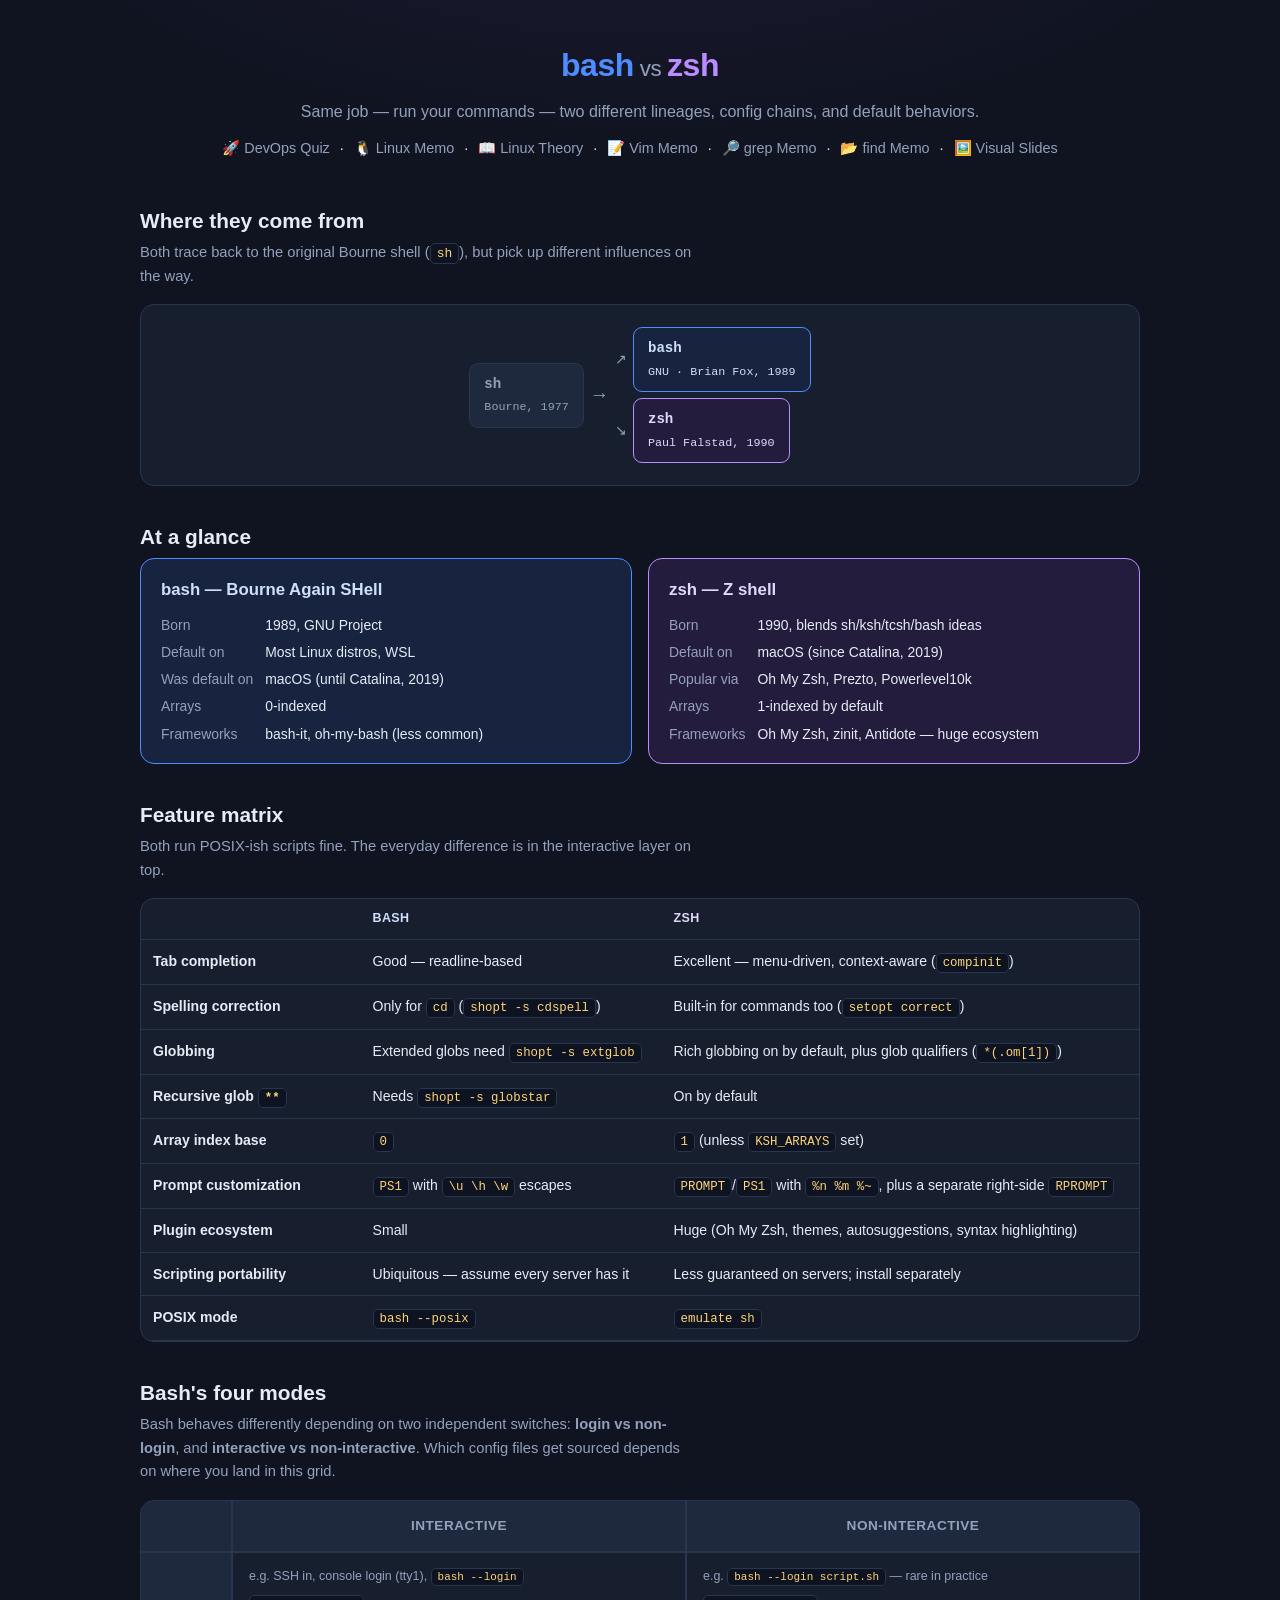
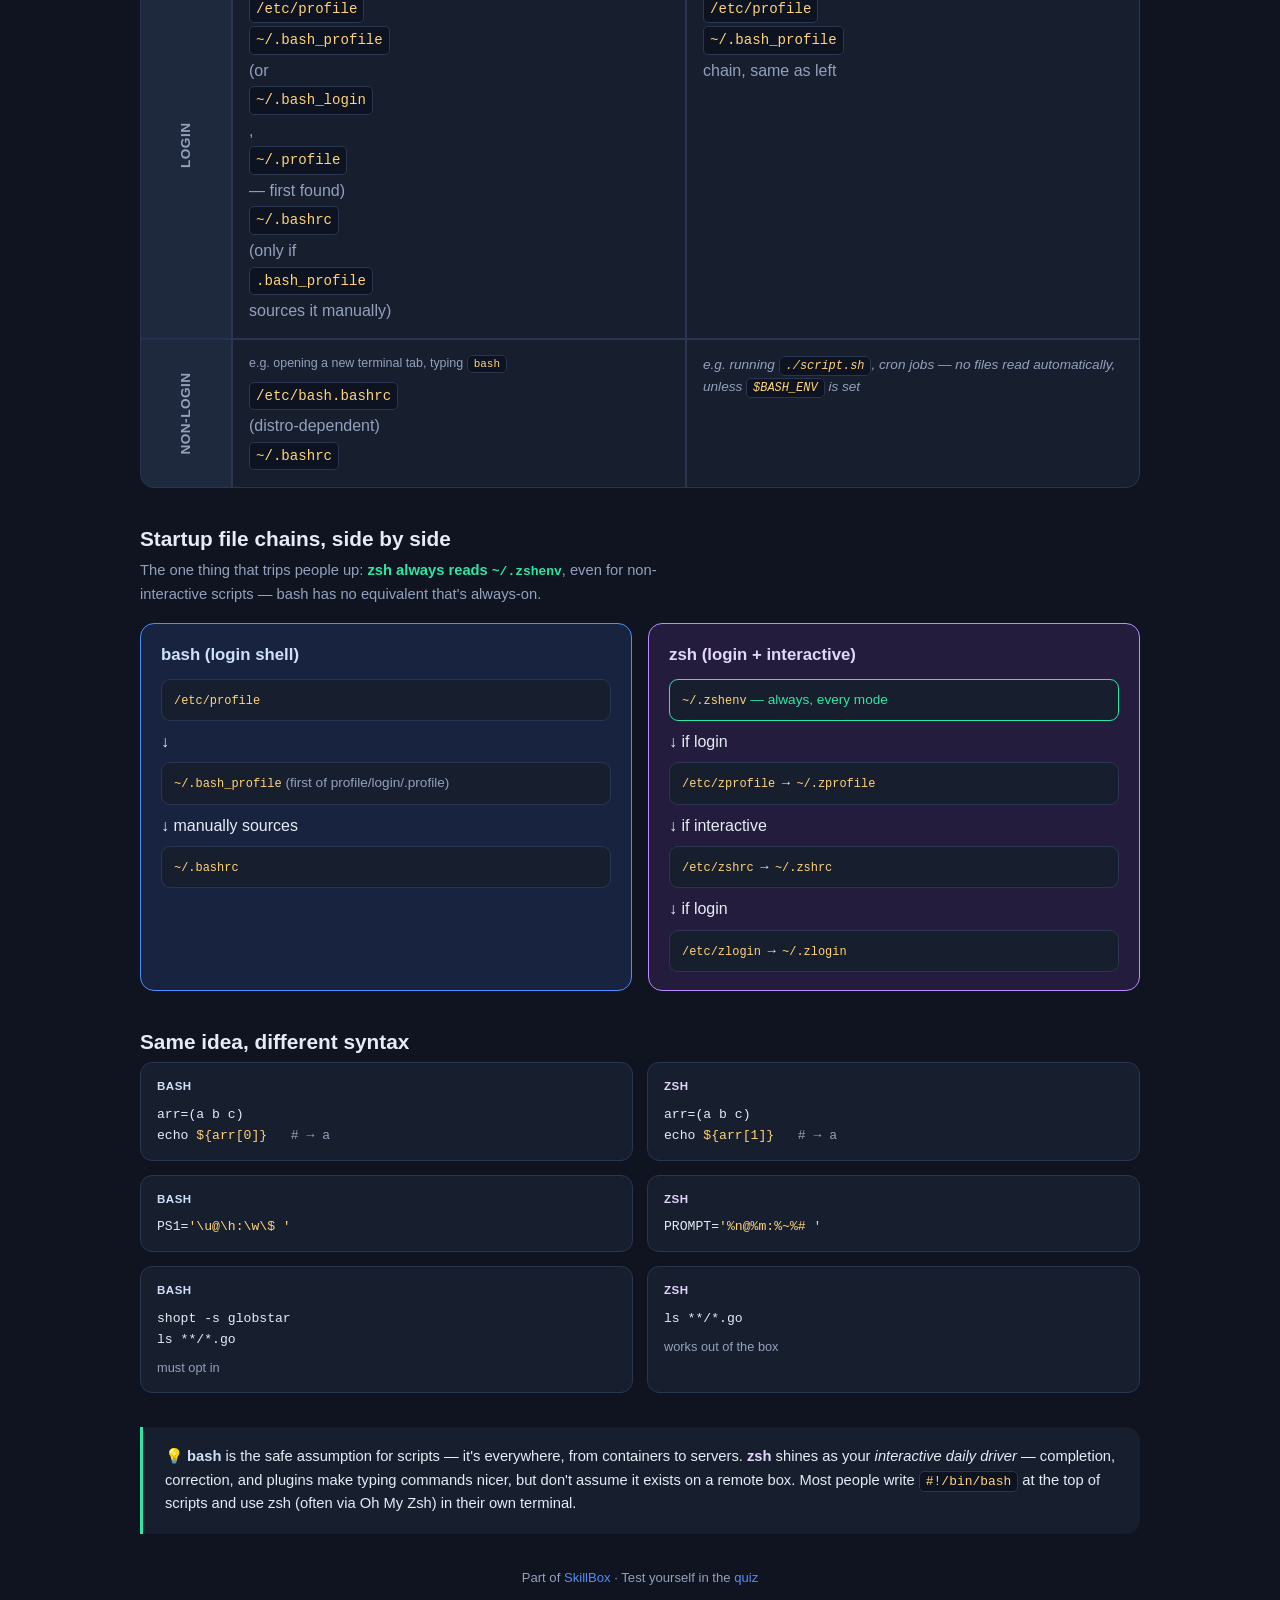
==== docs/bash-vs-zsh.html @ 47ebb157 "Add Bash vs Zsh schematic memo page Compares lineage, feature matrix, bash's login/interactive modes" ====
<!doctype html>
<html lang="en">
<head>
  <meta charset="utf-8" />
  <meta name="viewport" content="width=device-width, initial-scale=1" />
  <title>Bash vs Zsh · SkillBox</title>
  <style>
    :root {
      --bg: #0f1420; --panel: #171e2e; --panel-2: #1f293d;
      --text: #e6ecf5; --muted: #93a1bd; --border: #2a3550; --radius: 14px;
      --code: #ffd479;
      --bash: #4f8cff; --bash-soft: #17233f; --bash-text: #cfe0fb;
      --zsh: #b98cff; --zsh-soft: #241c3d; --zsh-text: #e3d6fb;
      --ok: #2ee6a6; --warn: #ff9d5c;
    }
    * { box-sizing: border-box; }
    body {
      margin: 0;
      font-family: -apple-system, BlinkMacSystemFont, "Segoe UI", Roboto, Helvetica, Arial, sans-serif;
      background: radial-gradient(1200px 600px at 50% -200px, #201a35 0%, var(--bg) 60%);
      color: var(--text); line-height: 1.6; min-height: 100vh;
    }
    a { color: var(--bash); }
    code {
      font-family: "SF Mono", "Fira Code", Menlo, Consolas, monospace;
      color: var(--code); background: #0d1320; padding: 2px 6px;
      border-radius: 5px; border: 1px solid var(--border); font-size: .88em;
    }
    .wrap { max-width: 1040px; margin: 0 auto; padding: 0 20px; }

    .site-header { padding: 40px 0 10px; text-align: center; }
    .site-header h1 { margin: 0; font-size: 2rem; letter-spacing: -0.5px; }
    .site-header h1 .b { color: var(--bash); }
    .site-header h1 .z { color: var(--zsh); }
    .site-header h1 .vs { color: var(--muted); font-size: .7em; margin: 0 6px; font-weight: 400; }
    .tagline { color: var(--muted); margin: 8px 0 0; }
    .nav { margin-top: 12px; font-size: .9rem; }
    .nav a { text-decoration: none; margin: 0 6px; color: var(--muted); }
    .nav a:hover { text-decoration: underline; color: var(--text); }

    main { padding-bottom: 40px; }
    section.block { margin: 34px 0; }
    .block h2 { font-size: 1.3rem; margin: 0 0 4px; }
    .block .lede { color: var(--muted); font-size: .92rem; margin: 0 0 16px; max-width: 68ch; }

    /* Lineage flow */
    .lineage {
      display: flex; align-items: center; justify-content: center; flex-wrap: wrap;
      gap: 6px; padding: 22px 16px; background: var(--panel); border: 1px solid var(--border);
      border-radius: var(--radius);
    }
    .lnode {
      font-family: "SF Mono", Menlo, monospace; font-weight: 700; font-size: .88rem;
      padding: 9px 14px; border-radius: 9px; border: 1.5px solid var(--border); background: var(--panel-2);
      white-space: nowrap;
    }
    .lnode.root { color: var(--muted); }
    .lnode.bash { color: var(--bash-text); background: var(--bash-soft); border-color: var(--bash); }
    .lnode.zsh { color: var(--zsh-text); background: var(--zsh-soft); border-color: var(--zsh); }
    .larrow { color: var(--muted); font-size: 1.2rem; }
    .lfork { display: flex; flex-direction: column; gap: 6px; }
    @media (max-width: 640px) { .lineage { flex-direction: column; } .larrow { transform: rotate(90deg); } }

    /* Spec cards */
    .cols { display: grid; grid-template-columns: 1fr 1fr; gap: 16px; }
    @media (max-width: 640px) { .cols { grid-template-columns: 1fr; } }
    .shellcard { border-radius: var(--radius); padding: 18px 20px; border: 1.5px solid; }
    .shellcard.bash { background: var(--bash-soft); border-color: var(--bash); }
    .shellcard.zsh { background: var(--zsh-soft); border-color: var(--zsh); }
    .shellcard h3 { margin: 0 0 10px; font-size: 1.05rem; }
    .shellcard.bash h3 { color: var(--bash-text); }
    .shellcard.zsh h3 { color: var(--zsh-text); }
    .shellcard dl { margin: 0; display: grid; grid-template-columns: auto 1fr; gap: 5px 12px; font-size: .87rem; }
    .shellcard dt { color: var(--muted); }
    .shellcard dd { margin: 0; }

    /* Feature matrix */
    table.matrix { width: 100%; border-collapse: collapse; font-size: .88rem; }
    table.matrix th, table.matrix td { padding: 10px 12px; border-bottom: 1px solid var(--border); text-align: left; vertical-align: top; }
    table.matrix thead th { color: var(--muted); font-weight: 600; font-size: .78rem; text-transform: uppercase; letter-spacing: .4px; }
    table.matrix thead th.bash { color: var(--bash-text); }
    table.matrix thead th.zsh { color: var(--zsh-text); }
    table.matrix td.feat { color: var(--text); font-weight: 600; width: 22%; }
    .tblwrap { overflow-x: auto; border: 1px solid var(--border); border-radius: var(--radius); background: var(--panel); }
    .tblwrap table { margin: 0; }
    .tblwrap th, .tblwrap td { padding: 12px 16px; }

    /* Modes 2x2 grid */
    .modes {
      display: grid; grid-template-columns: 90px 1fr 1fr; gap: 2px;
      background: var(--border); border: 1px solid var(--border); border-radius: var(--radius); overflow: hidden;
    }
    .modes > div { background: var(--panel); padding: 14px 16px; }
    .modes .corner { background: var(--panel-2); }
    .modes .axis-top { background: var(--panel-2); text-align: center; font-weight: 700; font-size: .85rem; color: var(--muted); text-transform: uppercase; letter-spacing: .5px; display: flex; align-items: center; justify-content: center; }
    .modes .axis-left { background: var(--panel-2); writing-mode: vertical-rl; transform: rotate(180deg); text-align: center; font-weight: 700; font-size: .85rem; color: var(--muted); text-transform: uppercase; letter-spacing: .5px; display: flex; align-items: center; justify-content: center; }
    .modes .cell .eg { color: var(--muted); font-size: .78rem; margin-bottom: 8px; }
    .modes .cell .files code { display: block; margin: 3px 0; width: fit-content; }
    .modes .cell.empty { color: var(--muted); font-style: italic; font-size: .85rem; }
    @media (max-width: 700px) {
      .modes { grid-template-columns: 60px 1fr; }
      .modes .axis-top:nth-of-type(3) { display: none; }
    }

    /* Startup chains */
    .chain { display: flex; flex-direction: column; gap: 8px; }
    .clink { display: flex; align-items: center; gap: 10px; }
    .clink .n { flex: 1; background: var(--panel); border: 1px solid var(--border); border-radius: 9px; padding: 9px 12px; font-size: .85rem; }
    .clink .n code { background: transparent; border: none; padding: 0; }
    .clink .always { border-color: var(--ok); }
    .clink .arrow-down { text-align: center; color: var(--muted); }

    /* Syntax diff */
    .diffgrid { display: grid; grid-template-columns: 1fr 1fr; gap: 14px; }
    @media (max-width: 640px) { .diffgrid { grid-template-columns: 1fr; } }
    .diffcard { background: var(--panel); border: 1px solid var(--border); border-radius: 12px; padding: 14px 16px; }
    .diffcard .who { font-size: .72rem; text-transform: uppercase; letter-spacing: .5px; font-weight: 700; margin-bottom: 8px; }
    .diffcard.bash .who { color: var(--bash-text); }
    .diffcard.zsh .who { color: var(--zsh-text); }
    .diffcard pre { margin: 0; font-family: "SF Mono", Menlo, monospace; font-size: .82rem; white-space: pre-wrap; word-break: break-word; }
    .diffcard pre .c1 { color: var(--code); }
    .diffcard .note { color: var(--muted); font-size: .8rem; margin-top: 8px; }

    .verdict {
      background: var(--panel); border-left: 3px solid var(--ok); border-radius: 0 var(--radius) var(--radius) 0;
      padding: 18px 22px; font-size: .92rem;
    }
    .verdict b.b { color: var(--bash-text); }
    .verdict b.z { color: var(--zsh-text); }

    .site-footer { text-align: center; padding: 20px 0 40px; color: var(--muted); font-size: .82rem; }
    .site-footer a { text-decoration: none; }
  </style>
</head>
<body>
  <header class="site-header">
    <div class="wrap">
      <h1><span class="b">bash</span><span class="vs">vs</span><span class="z">zsh</span></h1>
      <p class="tagline">Same job — run your commands — two different lineages, config chains, and default behaviors.</p>
      <nav class="nav">
        <a href="./">🚀 DevOps Quiz</a> ·
        <a href="linux.html">🐧 Linux Memo</a> ·
        <a href="linux-theory.html">📖 Linux Theory</a> ·
        <a href="vim.html">📝 Vim Memo</a> ·
        <a href="grep.html">🔎 grep Memo</a> ·
        <a href="find.html">📂 find Memo</a> ·
        <a href="slides.html">🖼️ Visual Slides</a>
      </nav>
    </div>
  </header>

  <main class="wrap">

    <section class="block">
      <h2>Where they come from</h2>
      <p class="lede">Both trace back to the original Bourne shell (<code>sh</code>), but pick up different influences on the way.</p>
      <div class="lineage">
        <div class="lnode root">sh<br><small style="color:var(--muted);font-weight:400">Bourne, 1977</small></div>
        <div class="larrow">→</div>
        <div class="lfork">
          <div style="display:flex;align-items:center;gap:6px">
            <span class="larrow" style="font-size:.9rem">↗</span>
            <div class="lnode bash">bash<br><small style="font-weight:400">GNU · Brian Fox, 1989</small></div>
          </div>
          <div style="display:flex;align-items:center;gap:6px">
            <span class="larrow" style="font-size:.9rem">↘</span>
            <div class="lnode zsh">zsh<br><small style="font-weight:400">Paul Falstad, 1990</small></div>
          </div>
        </div>
      </div>
    </section>

    <section class="block">
      <h2>At a glance</h2>
      <div class="cols">
        <div class="shellcard bash">
          <h3>bash — Bourne Again SHell</h3>
          <dl>
            <dt>Born</dt><dd>1989, GNU Project</dd>
            <dt>Default on</dt><dd>Most Linux distros, WSL</dd>
            <dt>Was default on</dt><dd>macOS (until Catalina, 2019)</dd>
            <dt>Arrays</dt><dd>0-indexed</dd>
            <dt>Frameworks</dt><dd>bash-it, oh-my-bash (less common)</dd>
          </dl>
        </div>
        <div class="shellcard zsh">
          <h3>zsh — Z shell</h3>
          <dl>
            <dt>Born</dt><dd>1990, blends sh/ksh/tcsh/bash ideas</dd>
            <dt>Default on</dt><dd>macOS (since Catalina, 2019)</dd>
            <dt>Popular via</dt><dd>Oh My Zsh, Prezto, Powerlevel10k</dd>
            <dt>Arrays</dt><dd>1-indexed by default</dd>
            <dt>Frameworks</dt><dd>Oh My Zsh, zinit, Antidote — huge ecosystem</dd>
          </dl>
        </div>
      </div>
    </section>

    <section class="block">
      <h2>Feature matrix</h2>
      <p class="lede">Both run POSIX-ish scripts fine. The everyday difference is in the interactive layer on top.</p>
      <div class="tblwrap">
        <table class="matrix">
          <thead><tr><th></th><th class="bash">bash</th><th class="zsh">zsh</th></tr></thead>
          <tbody>
            <tr><td class="feat">Tab completion</td><td>Good — readline-based</td><td>Excellent — menu-driven, context-aware (<code>compinit</code>)</td></tr>
            <tr><td class="feat">Spelling correction</td><td>Only for <code>cd</code> (<code>shopt -s cdspell</code>)</td><td>Built-in for commands too (<code>setopt correct</code>)</td></tr>
            <tr><td class="feat">Globbing</td><td>Extended globs need <code>shopt -s extglob</code></td><td>Rich globbing on by default, plus glob qualifiers (<code>*(.om[1])</code>)</td></tr>
            <tr><td class="feat">Recursive glob <code>**</code></td><td>Needs <code>shopt -s globstar</code></td><td>On by default</td></tr>
            <tr><td class="feat">Array index base</td><td><code>0</code></td><td><code>1</code> (unless <code>KSH_ARRAYS</code> set)</td></tr>
            <tr><td class="feat">Prompt customization</td><td><code>PS1</code> with <code>\u \h \w</code> escapes</td><td><code>PROMPT</code>/<code>PS1</code> with <code>%n %m %~</code>, plus a separate right-side <code>RPROMPT</code></td></tr>
            <tr><td class="feat">Plugin ecosystem</td><td>Small</td><td>Huge (Oh My Zsh, themes, autosuggestions, syntax highlighting)</td></tr>
            <tr><td class="feat">Scripting portability</td><td>Ubiquitous — assume every server has it</td><td>Less guaranteed on servers; install separately</td></tr>
            <tr><td class="feat">POSIX mode</td><td><code>bash --posix</code></td><td><code>emulate sh</code></td></tr>
          </tbody>
        </table>
      </div>
    </section>

    <section class="block">
      <h2>Bash's four modes</h2>
      <p class="lede">Bash behaves differently depending on two independent switches: <b>login vs non-login</b>, and <b>interactive vs non-interactive</b>. Which config files get sourced depends on where you land in this grid.</p>
      <div class="modes">
        <div class="corner"></div>
        <div class="axis-top">Interactive</div>
        <div class="axis-top">Non-interactive</div>

        <div class="axis-left">Login</div>
        <div class="cell">
          <div class="eg">e.g. SSH in, console login (tty1), <code>bash --login</code></div>
          <div class="files">
            <code>/etc/profile</code>
            <code>~/.bash_profile</code> <span style="color:var(--muted)">(or <code>~/.bash_login</code>, <code>~/.profile</code> — first found)</span>
            <code>~/.bashrc</code> <span style="color:var(--muted)">(only if <code>.bash_profile</code> sources it manually)</span>
          </div>
        </div>
        <div class="cell">
          <div class="eg">e.g. <code>bash --login script.sh</code> — rare in practice</div>
          <div class="files">
            <code>/etc/profile</code>
            <code>~/.bash_profile</code> <span style="color:var(--muted)">chain, same as left</span>
          </div>
        </div>

        <div class="axis-left">Non-login</div>
        <div class="cell">
          <div class="eg">e.g. opening a new terminal tab, typing <code>bash</code></div>
          <div class="files">
            <code>/etc/bash.bashrc</code> <span style="color:var(--muted)">(distro-dependent)</span>
            <code>~/.bashrc</code>
          </div>
        </div>
        <div class="cell empty">
          e.g. running <code>./script.sh</code>, cron jobs — no files read automatically, unless <code>$BASH_ENV</code> is set
        </div>
      </div>
    </section>

    <section class="block">
      <h2>Startup file chains, side by side</h2>
      <p class="lede">The one thing that trips people up: <strong style="color:var(--ok)">zsh always reads <code style="color:var(--ok);background:transparent;border:none;padding:0">~/.zshenv</code></strong>, even for non-interactive scripts — bash has no equivalent that's always-on.</p>
      <div class="cols">
        <div class="shellcard bash">
          <h3>bash (login shell)</h3>
          <div class="chain">
            <div class="clink"><div class="n"><code>/etc/profile</code></div></div>
            <div class="arrow-down">↓</div>
            <div class="clink"><div class="n"><code>~/.bash_profile</code> <span style="color:var(--muted)">(first of profile/login/.profile)</span></div></div>
            <div class="arrow-down">↓ manually sources</div>
            <div class="clink"><div class="n"><code>~/.bashrc</code></div></div>
          </div>
        </div>
        <div class="shellcard zsh">
          <h3>zsh (login + interactive)</h3>
          <div class="chain">
            <div class="clink"><div class="n always" style="border:1px solid var(--ok)"><code>~/.zshenv</code> <span style="color:var(--ok)">— always, every mode</span></div></div>
            <div class="arrow-down">↓ if login</div>
            <div class="clink"><div class="n"><code>/etc/zprofile</code> → <code>~/.zprofile</code></div></div>
            <div class="arrow-down">↓ if interactive</div>
            <div class="clink"><div class="n"><code>/etc/zshrc</code> → <code>~/.zshrc</code></div></div>
            <div class="arrow-down">↓ if login</div>
            <div class="clink"><div class="n"><code>/etc/zlogin</code> → <code>~/.zlogin</code></div></div>
          </div>
        </div>
      </div>
    </section>

    <section class="block">
      <h2>Same idea, different syntax</h2>
      <div class="diffgrid">
        <div class="diffcard bash">
          <div class="who">bash</div>
          <pre>arr=(a b c)
echo <span class="c1">${arr[0]}</span>   <span style="color:var(--muted)"># → a</span></pre>
        </div>
        <div class="diffcard zsh">
          <div class="who">zsh</div>
          <pre>arr=(a b c)
echo <span class="c1">${arr[1]}</span>   <span style="color:var(--muted)"># → a</span></pre>
        </div>
        <div class="diffcard bash">
          <div class="who">bash</div>
          <pre>PS1=<span class="c1">'\u@\h:\w\$ '</span></pre>
        </div>
        <div class="diffcard zsh">
          <div class="who">zsh</div>
          <pre>PROMPT=<span class="c1">'%n@%m:%~%# '</span></pre>
        </div>
        <div class="diffcard bash">
          <div class="who">bash</div>
          <pre>shopt -s globstar
ls **/*.go</pre>
          <div class="note">must opt in</div>
        </div>
        <div class="diffcard zsh">
          <div class="who">zsh</div>
          <pre>ls **/*.go</pre>
          <div class="note">works out of the box</div>
        </div>
      </div>
    </section>

    <div class="verdict">
      💡 <b class="b">bash</b> is the safe assumption for scripts — it's everywhere, from containers to servers. <b class="z">zsh</b> shines as your <em>interactive daily driver</em> — completion, correction, and plugins make typing commands nicer, but don't assume it exists on a remote box. Most people write <code>#!/bin/bash</code> at the top of scripts and use zsh (often via Oh My Zsh) in their own terminal.
    </div>

  </main>

  <footer class="site-footer">
    <p>Part of <a href="https://github.com/skybytescode/skillbox">SkillBox</a> · Test yourself in the <a href="./">quiz</a></p>
  </footer>
</body>
</html>
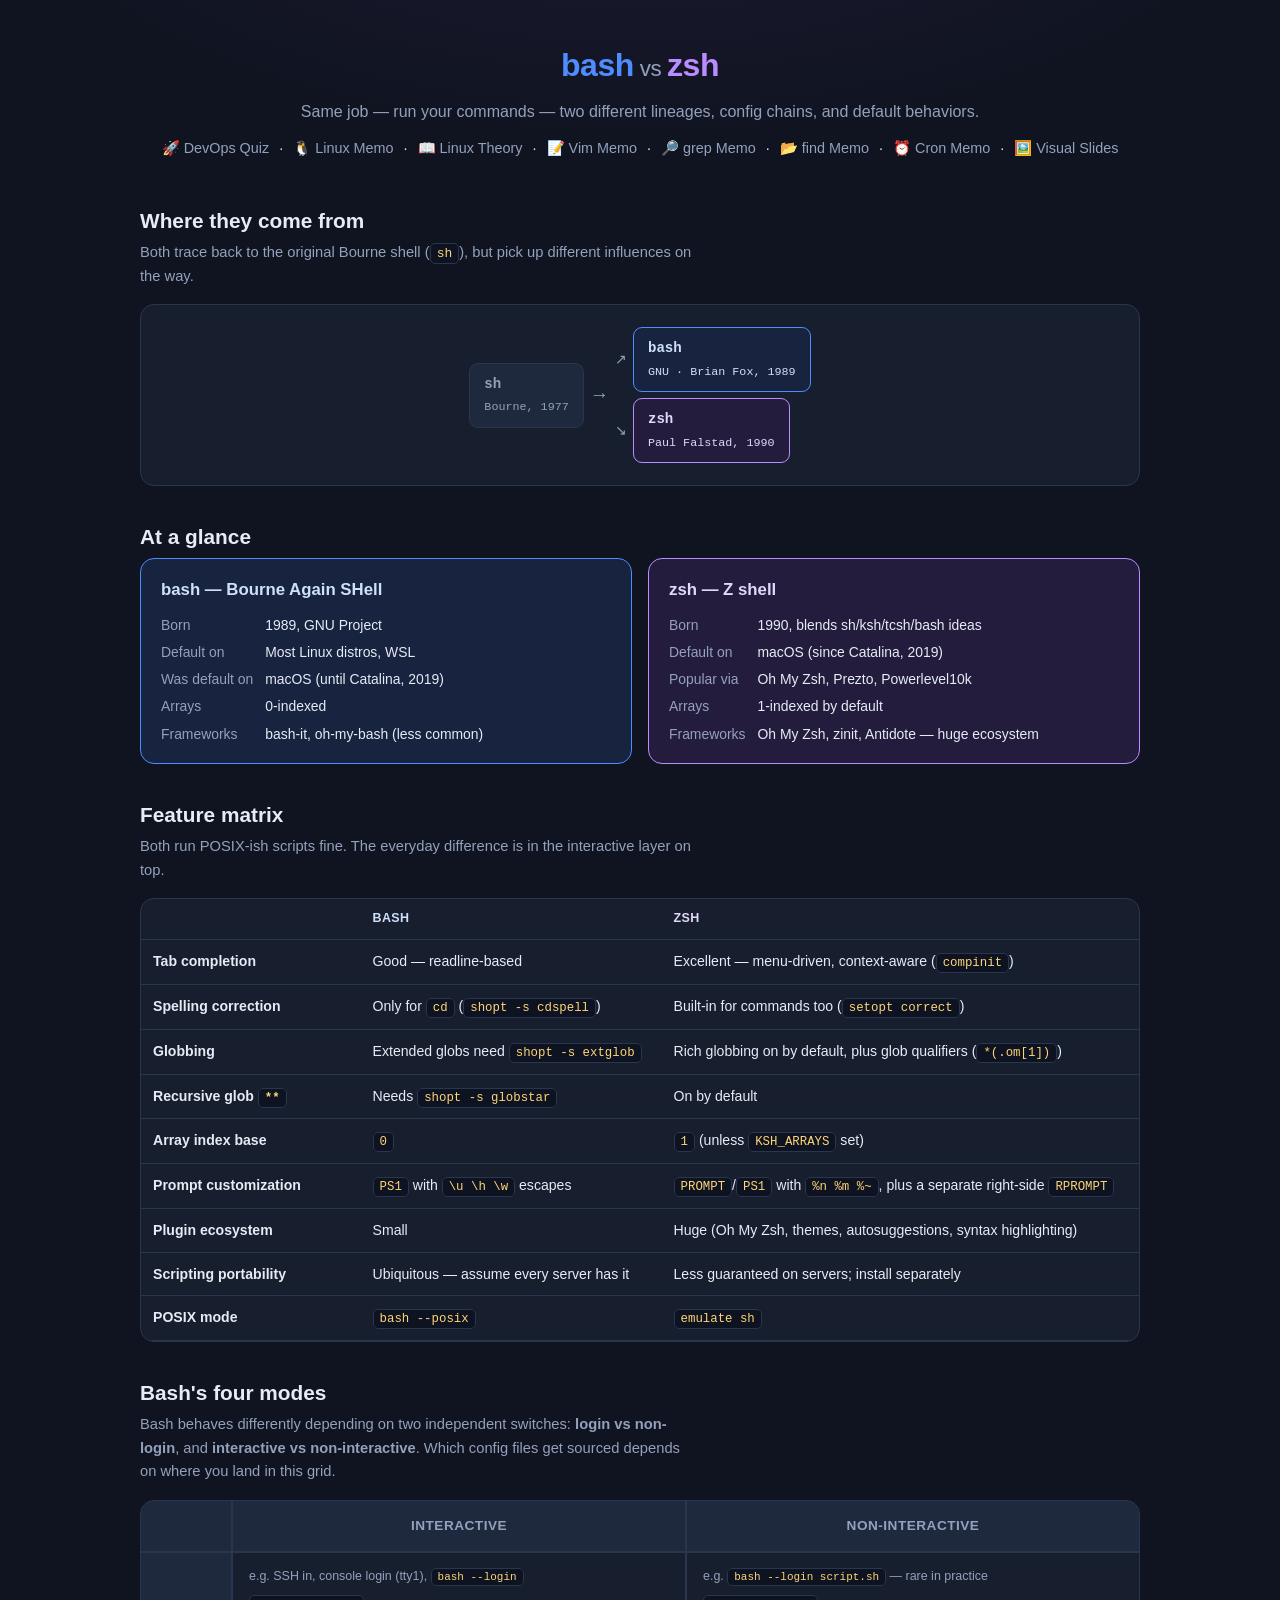
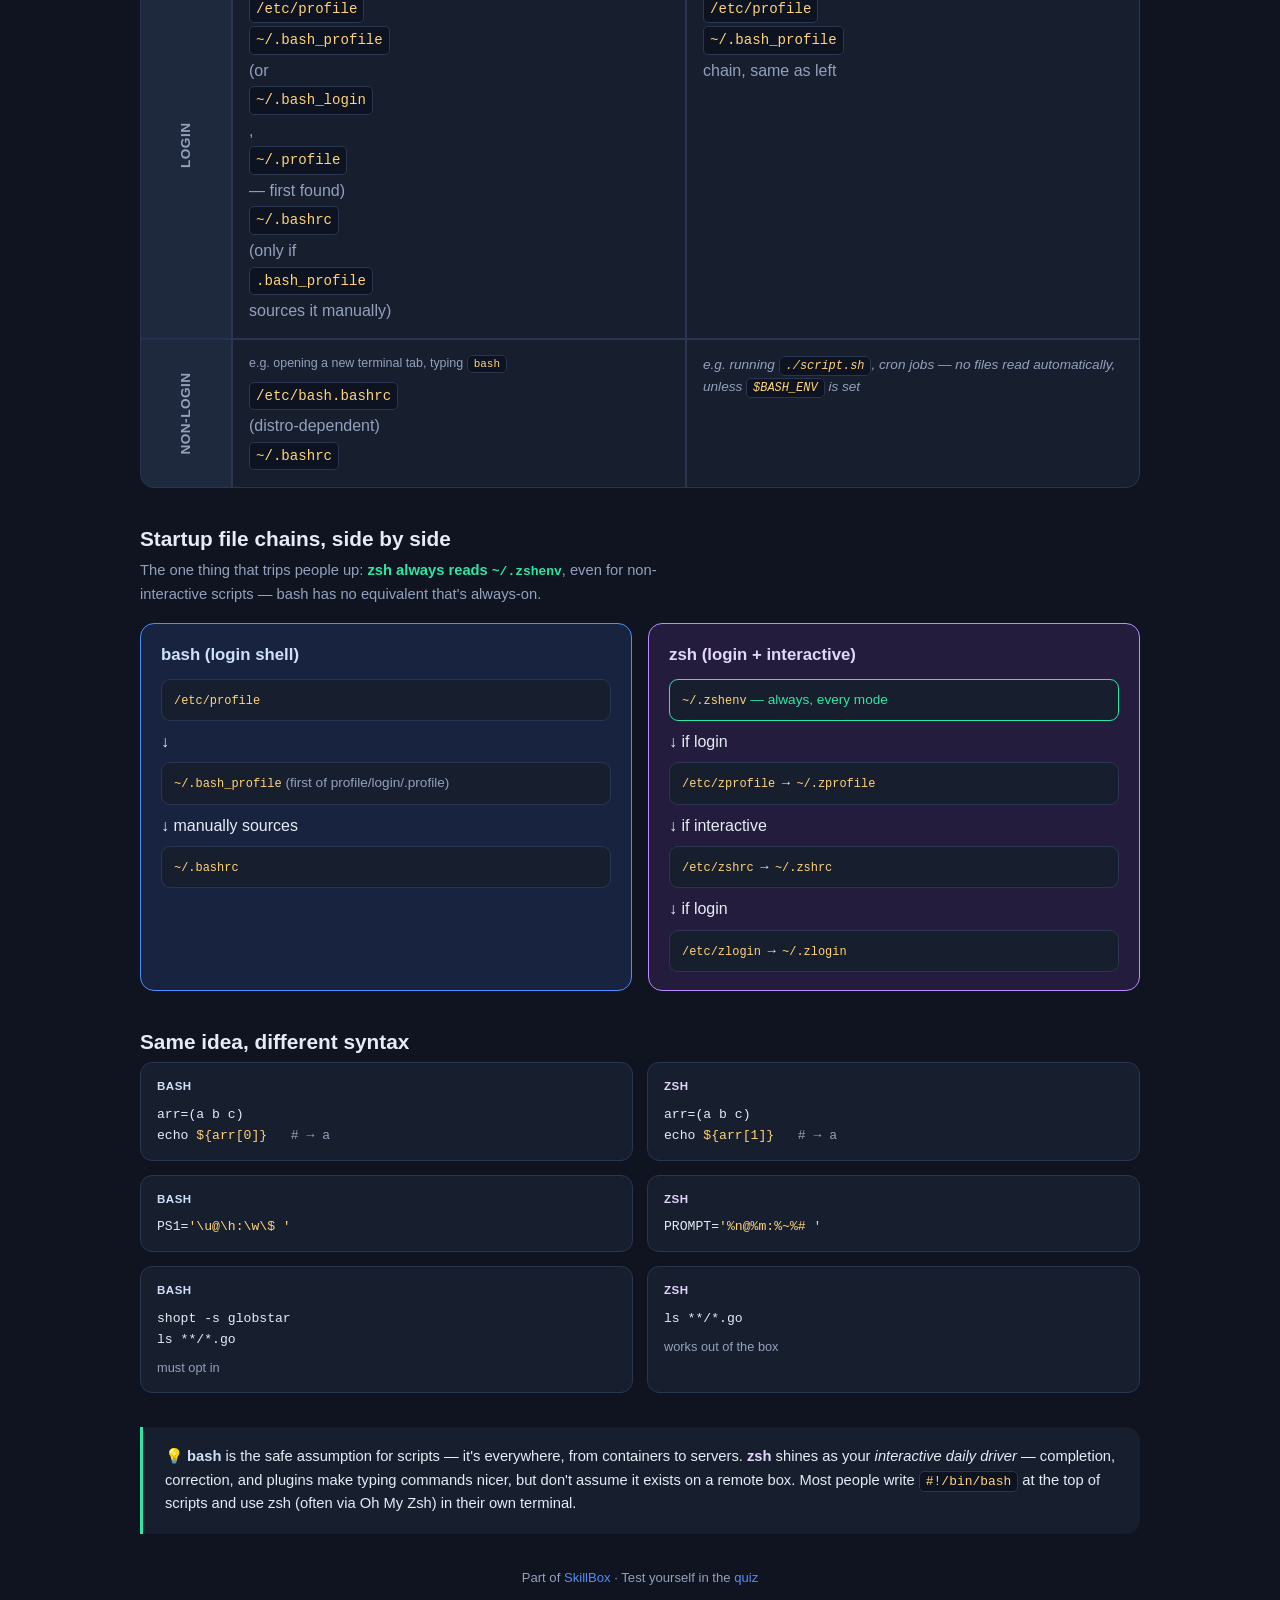
==== commit a9710fa6: "Add cron jobs memo with bash vs awk vs sed comparison Schematic crontab field diagram, schedule shor" ====
--- a/docs/bash-vs-zsh.html
+++ b/docs/bash-vs-zsh.html
@@ -144,6 +144,7 @@
         <a href="vim.html">📝 Vim Memo</a> ·
         <a href="grep.html">🔎 grep Memo</a> ·
         <a href="find.html">📂 find Memo</a> ·
+        <a href="cron.html">⏰ Cron Memo</a> ·
         <a href="slides.html">🖼️ Visual Slides</a>
       </nav>
     </div>
